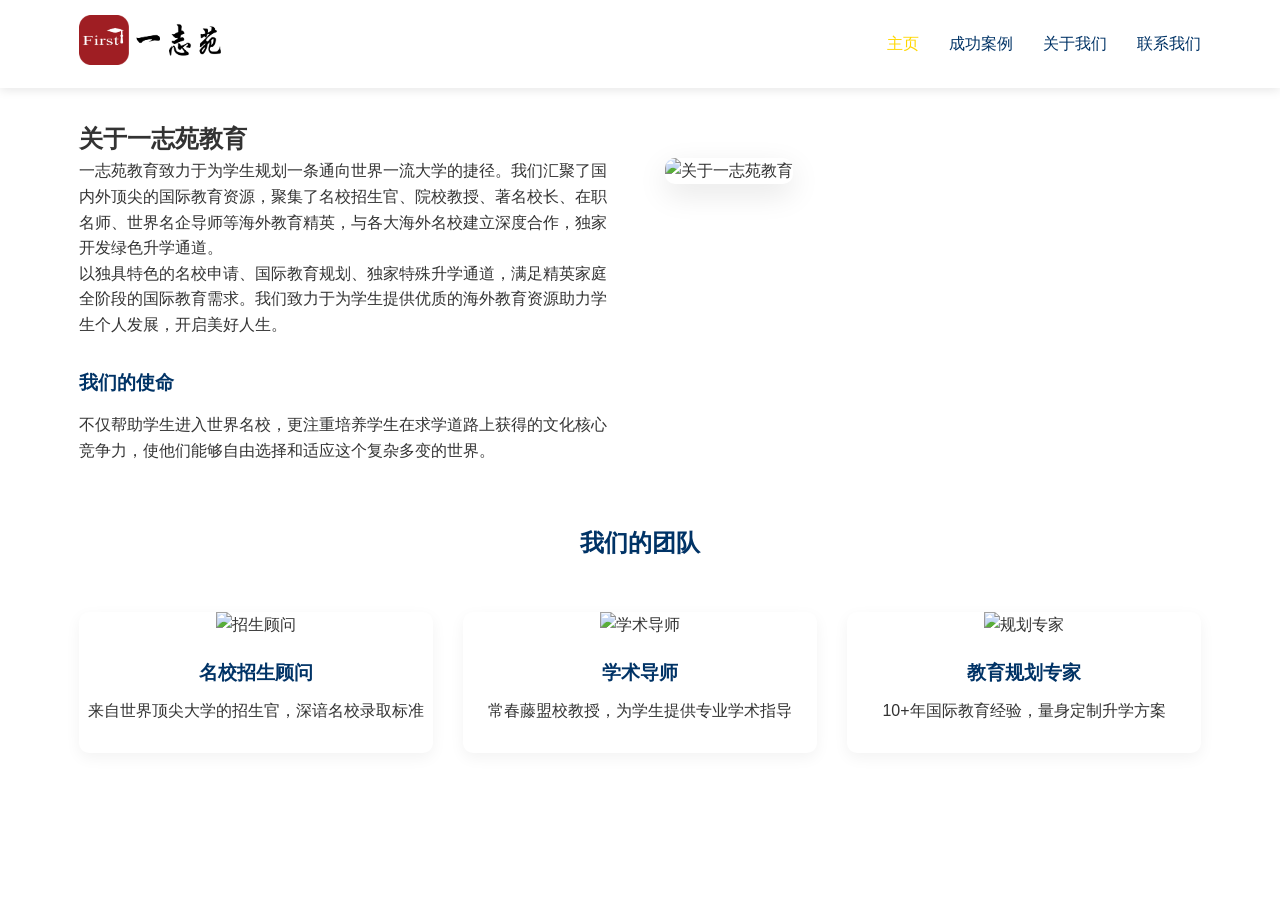
==== about.html @ cea9a6c2 "Add files via upload" ====
<!DOCTYPE html>
<html lang="zh-CN">
<head>
    <meta charset="UTF-8">
    <meta name="viewport" content="width=device-width, initial-scale=1.0">
    <title>关于我们 - 一志苑教育</title>
    <link rel="stylesheet" href="styles.css">
</head>
<body>
    <!-- 导航栏与首页相同 -->
     <nav class="navbar">
        <div class="container">
            <a href="index.html" class="logo">
                <img src="images/logo.png" alt="一志苑教育">
            </a>
            <ul class="nav-links">
                <li><a href="index.html" class="active">主页</a></li>
                <li><a href="success.html">成功案例</a></li>
                <li><a href="about.html">关于我们</a></li>
                <li><a href="contact.html">联系我们</a></li>
            </ul>
        </div>
    </nav>

    <!-- 关于我们内容 -->
    <section class="about-section">
        <div class="container">
            <h1>关于一志苑教育</h1>
            <div class="about-content">
                <div class="about-text">
                    <p>一志苑教育致力于为学生规划一条通向世界一流大学的捷径。我们汇聚了国内外顶尖的国际教育资源，聚集了名校招生官、院校教授、著名校长、在职名师、世界名企导师等海外教育精英，与各大海外名校建立深度合作，独家开发绿色升学通道。</p>
                    <p>以独具特色的名校申请、国际教育规划、独家特殊升学通道，满足精英家庭全阶段的国际教育需求。我们致力于为学生提供优质的海外教育资源助力学生个人发展，开启美好人生。</p>
                    <h3>我们的使命</h3>
                    <p>不仅帮助学生进入世界名校，更注重培养学生在求学道路上获得的文化核心竞争力，使他们能够自由选择和适应这个复杂多变的世界。</p>
                </div>
                <div class="about-image">
                    <img src="images/about-us.jpg" alt="关于一志苑教育">
                </div>
            </div>
            
            <div class="team-section">
                <h2>我们的团队</h2>
                <div class="team-grid">
                    <div class="team-member">
                        <img src="images/team1.jpg" alt="招生顾问">
                        <h3>名校招生顾问</h3>
                        <p>来自世界顶尖大学的招生官，深谙名校录取标准</p>
                    </div>
                    <div class="team-member">
                        <img src="images/team2.jpg" alt="学术导师">
                        <h3>学术导师</h3>
                        <p>常春藤盟校教授，为学生提供专业学术指导</p>
                    </div>
                    <div class="team-member">
                        <img src="images/team3.jpg" alt="规划专家">
                        <h3>教育规划专家</h3>
                        <p>10+年国际教育经验，量身定制升学方案</p>
                    </div>
                </div>
            </div>
        </div>
    </section>

    <!-- 底部与首页相同 -->
</body>
</html>
---- styles.css ----
/* 新增目标院校样式 */
.universities {
    padding: 80px 0;
    background-color: #f5f9ff;
}

.university-tabs {
    display: flex;
    justify-content: center;
    margin: 40px 0 30px;
    flex-wrap: wrap;
    gap: 10px;
}

.university-tabs .tab {
    padding: 15px 30px;
    background-color: white;
    border-radius: 50px;
    cursor: pointer;
    display: flex;
    align-items: center;
    gap: 10px;
    font-weight: bold;
    color: #555;
    box-shadow: 0 3px 10px rgba(0,0,0,0.05);
    transition: all 0.3s ease;
}

.university-tabs .tab i {
    font-size: 18px;
}

.university-tabs .tab.active,
.university-tabs .tab:hover {
    background-color: #1a3e72;
    color: white;
}

.university-content {
    display: none;
}

.university-content.active {
    display: block;
}

.university-list {
    display: grid;
    grid-template-columns: repeat(auto-fit, minmax(300px, 1fr));
    gap: 30px;
    margin: 40px 0;
}

.university-card {
    background-color: white;
    border-radius: 10px;
    overflow: hidden;
    box-shadow: 0 5px 15px rgba(0,0,0,0.05);
    transition: transform 0.3s ease;
}

.university-card:hover {
    transform: translateY(-10px);
}

.university-card img {
    width: 100%;
    height: 200px;
    object-fit: cover;
}

.university-info {
    padding: 20px;
}

.university-info h3 {
    color: #1a3e72;
    margin-bottom: 10px;
    font-size: 20px;
}

.university-info p {
    color: #666;
    margin-bottom: 8px;
    font-size: 14px;
}

.university-more {
    text-align: center;
    padding: 20px;
    background-color: white;
    border-radius: 10px;
    margin-top: 30px;
    box-shadow: 0 5px 15px rgba(0,0,0,0.05);
}

/* 联系我们页面样式 */
.contact-main {
    padding: 60px 0;
}

.contact-content {
    display: grid;
    grid-template-columns: 1fr 1fr;
    gap: 50px;
}

.contact-info {
    background-color: white;
    padding: 40px;
    border-radius: 10px;
    box-shadow: 0 5px 15px rgba(0,0,0,0.05);
}

.contact-info h2 {
    color: #1a3e72;
    margin-bottom: 30px;
    font-size: 28px;
}

.info-item {
    display: flex;
    gap: 20px;
    margin-bottom: 25px;
}

.info-item i {
    font-size: 24px;
    color: #f8b500;
    margin-top: 5px;
}

.info-item h3 {
    color: #1a3e72;
    margin-bottom: 5px;
    font-size: 18px;
}

.info-item p {
    color: #666;
    font-size: 15px;
    line-height: 1.6;
}

.contact-form {
    background-color: white;
    padding: 40px;
    border-radius: 10px;
    box-shadow: 0 5px 15px rgba(0,0,0,0.05);
}

.contact-form h2 {
    color: #1a3e72;
    margin-bottom: 30px;
    font-size: 28px;
}

.form-group {
    margin-bottom: 20px;
}

.form-group label {
    display: block;
    margin-bottom: 8px;
    color: #555;
    font-weight: bold;
}

.form-group input,
.form-group select,
.form-group textarea {
    width: 100%;
    padding: 12px 15px;
    border: 1px solid #ddd;
    border-radius: 5px;
    font-size: 16px;
}

.form-group textarea {
    resize: vertical;
    min-height: 120px;
}

.contact-map {
    margin-top: 60px;
}

.contact-map h2 {
    color: #1a3e72;
    margin-bottom: 30px;
    font-size: 28px;
    text-align: center;
}

.map-container {
    border-radius: 10px;
    overflow: hidden;
    box-shadow: 0 5px 15px rgba(0,0,0,0.1);
}

.contact-cta {
    padding: 60px 0;
    background-color: #1a3e72;
    color: white;
}

.cta-box {
    display: flex;
    justify-content: space-between;
    align-items: center;
    max-width: 1000px;
    margin: 0 auto;
}

.cta-text h2 {
    font-size: 28px;
    margin-bottom: 10px;
}

.cta-text p {
    font-size: 16px;
    opacity: 0.8;
}

/* 成功案例页面样式 */
.case-filter {
    padding: 30px 0;
    background-color: #f5f9ff;
}

.filter-options {
    display: flex;
    gap: 20px;
    flex-wrap: wrap;
    align-items: center;
    justify-content: center;
}

.filter-group {
    display: flex;
    align-items: center;
}

.filter-group label {
    margin-right: 10px;
    font-weight: bold;
    color: #555;
}

.filter-group select {
    padding: 10px 15px;
    border: 1px solid #ddd;
    border-radius: 5px;
    min-width: 150px;
}

.case-studies {
    padding: 60px 0;
}

.case-grid {
    display: grid;
    grid-template-columns: repeat(auto-fit, minmax(350px, 1fr));
    gap: 30px;
    margin-top: 40px;
}

.case-card {
    background-color: white;
    border-radius: 10px;
    overflow: hidden;
    box-shadow: 0 5px 15px rgba(0,0,0,0.05);
    transition: transform 0.3s ease;
}

.case-card:hover {
    transform: translateY(-10px);
}

.case-image {
    position: relative;
}

.case-image img {
    width: 100%;
    height: 220px;
    object-fit: cover;
}

.case-tag {
    position: absolute;
    top: 15px;
    right: 15px;
    background-color: #1a3e72;
    color: white;
    padding: 5px 15px;
    border-radius: 50px;
    font-size: 14px;
}

.case-content {
    padding: 25px;
}

.case-content h3 {
    color: #1a3e72;
    margin-bottom: 15px;
    font-size: 20px;
}

.case-meta {
    display: flex;
    gap: 20px;
    margin-bottom: 15px;
    color: #777;
    font-size: 14px;
}

.case-meta i {
    margin-right: 5px;
    color: #f8b500;
}

.case-desc {
    color: #555;
    margin-bottom: 20px;
    font-size: 15px;
    line-height: 1.6;
}

.case-highlights h4 {
    color: #1a3e72;
    margin-bottom: 10px;
    font-size: 16px;
}

.case-highlights ul {
    padding-left: 20px;
    margin-bottom: 20px;
    color: #555;
}

.case-highlights li {
    margin-bottom: 8px;
    font-size: 14px;
}

.btn-small {
    padding: 8px 20px;
    font-size: 14px;
}

.case-pagination {
    display: flex;
    justify-content: center;
    gap: 10px;
    margin-top: 50px;
}

.case-pagination a {
    display: inline-block;
    width: 40px;
    height: 40px;
    line-height: 40px;
    text-align: center;
    border-radius: 50%;
    background-color: #f0f4f9;
    color: #555;
    transition: all 0.3s ease;
}

.case-pagination a.active,
.case-pagination a:hover {
    background-color: #1a3e72;
    color: white;
}

.case-statistics {
    padding: 60px 0;
    background-color: #f5f9ff;
}

.stats-grid {
    display: grid;
    grid-template-columns: repeat(auto-fit, minmax(200px, 1fr));
    gap: 30px;
    margin-top: 40px;
}

.stat-card {
    background-color: white;
    padding: 40px 20px;
    border-radius: 10px;
    text-align: center;
    box-shadow: 0 5px 15px rgba(0,0,0,0.05);
}

.stat-number {
    font-size: 48px;
    font-weight: bold;
    color: #1a3e72;
    margin-bottom: 10px;
}

.stat-title {
    color: #555;
    font-size: 16px;
}

.case-testimonials {
    padding: 60px 0;
}

.testimonial-slider {
    max-width: 800px;
    margin: 40px auto 0;
}

.testimonial {
    display: none;
}

.testimonial.active {
    display: flex;
    gap: 40px;
    align-items: center;
}

.testimonial-image {
    flex: 1;
}

.testimonial-image img {
    width: 100%;
    border-radius: 10px;
    box-shadow: 0 5px 15px rgba(0,0,0,0.1);
}

.testimonial-content {
    flex: 1;
}

.testimonial-content p {
    font-size: 18px;
    line-height: 1.8;
    color: #555;
    margin-bottom: 25px;
    font-style: italic;
    position: relative;
}

.testimonial-content p:before {
    content: "";
    font-size: 60px;
    color: #f8b500;
    position: absolute;
    top: -20px;
    left: -30px;
    opacity: 0.2;
}

.author-name {
    font-weight: bold;
    color: #1a3e72;
    font-size: 18px;
}

.author-school {
    color: #777;
    font-size: 14px;
}

.case-cta {
    padding: 80px 0;
    background-color: #1a3e72;
    color: white;
    text-align: center;
}

.case-cta h2 {
    font-size: 36px;
    margin-bottom: 15px;
}

.case-cta p {
    font-size: 18px;
    margin-bottom: 30px;
    opacity: 0.8;
}

.cta-buttons {
    display: flex;
    justify-content: center;
    gap: 20px;
}

/* 响应式调整 */
@media (max-width: 992px) {
    .contact-content {
        grid-template-columns: 1fr;
    }
    
    .testimonial.active {
        flex-direction: column;
    }
    
    .testimonial-image {
        margin-bottom: 30px;
    }
}

@media (max-width: 768px) {
    .cta-box {
        flex-direction: column;
        text-align: center;
        gap: 20px;
    }
    
    .filter-options {
        flex-direction: column;
        align-items: stretch;
    }
    
    .filter-group {
        flex-direction: column;
        align-items: flex-start;
    }
    
    .filter-group label {
        margin-bottom: 5px;
    }
}

@media (max-width: 576px) {
    .case-grid {
        grid-template-columns: 1fr;
    }
    
    .stats-grid {
        grid-template-columns: 1fr 1fr;
    }
    
    .cta-buttons {
        flex-direction: column;
    }
}/* 基础样式 */
:root {
    --primary-color: #003366;
    --secondary-color: #FFD700;
    --text-color: #333;
    --light-gray: #f5f5f5;
    --white: #ffffff;
    --dark-gray: #666;
}

* {
    margin: 0;
    padding: 0;
    box-sizing: border-box;
}

body {
    font-family: 'Helvetica Neue', Arial, sans-serif;
    color: var(--text-color);
    line-height: 1.6;
}

.container {
    width: 90%;
    max-width: 1200px;
    margin: 0 auto;
    padding: 0 15px;
}

/* 导航栏 */
.navbar {
    background-color: var(--white);
    box-shadow: 0 2px 10px rgba(0, 0, 0, 0.1);
    position: fixed;
    width: 100%;
    top: 0;
    z-index: 1000;
    padding: 15px 0;
}

.navbar .container {
    display: flex;
    justify-content: space-between;
    align-items: center;
}

.logo img {
    height: 50px;
}

.nav-links {
    display: flex;
    list-style: none;
}

.nav-links li {
    margin-left: 30px;
}

.nav-links a {
    text-decoration: none;
    color: var(--primary-color);
    font-weight: 500;
    transition: color 0.3s;
}

.nav-links a:hover, .nav-links a.active {
    color: var(--secondary-color);
}

/* 英雄区域 */
.hero {
    background: linear-gradient(rgba(0, 51, 102, 0.8), rgba(0, 51, 102, 0.8)), url('../images/hero-bg.jpg');
    background-size: cover;
    background-position: center;
    color: var(--white);
    text-align: center;
    padding: 180px 0 100px;
    margin-top: 80px;
}

.hero h1 {
    font-size: 2.5rem;
    margin-bottom: 20px;
}

.hero p {
    font-size: 1.2rem;
    margin-bottom: 30px;
}

.cta-button {
    display: inline-block;
    background-color: var(--secondary-color);
    color: var(--primary-color);
    padding: 12px 30px;
    border-radius: 30px;
    text-decoration: none;
    font-weight: bold;
    transition: all 0.3s;
}

.cta-button:hover {
    background-color: var(--white);
    transform: translateY(-3px);
}

/* 优势部分 */
.advantages {
    padding: 80px 0;
    background-color: var(--light-gray);
}

.advantages h2 {
    text-align: center;
    margin-bottom: 50px;
    color: var(--primary-color);
}

.advantage-grid {
    display: grid;
    grid-template-columns: repeat(auto-fit, minmax(250px, 1fr));
    gap: 30px;
}

.advantage-item {
    background-color: var(--white);
    padding: 30px;
    border-radius: 10px;
    box-shadow: 0 5px 15px rgba(0, 0, 0, 0.05);
    text-align: center;
    transition: transform 0.3s;
}

.advantage-item:hover {
    transform: translateY(-10px);
}

.advantage-item .icon {
    background-color: var(--primary-color);
    color: var(--white);
    width: 50px;
    height: 50px;
    line-height: 50px;
    border-radius: 50%;
    margin: 0 auto 20px;
    font-weight: bold;
    font-size: 1.2rem;
}

.advantage-item h3 {
    margin-bottom: 15px;
    color: var(--primary-color);
}

/* 合作院校 */
.universities {
    padding: 80px 0;
}

.universities h2 {
    text-align: center;
    margin-bottom: 50px;
    color: var(--primary-color);
}

.university-tabs {
    display: flex;
    justify-content: center;
    margin-bottom: 30px;
    flex-wrap: wrap;
}

.tab-button {
    padding: 10px 20px;
    margin: 0 10px 10px 0;
    background: none;
    border: 2px solid var(--primary-color);
    color: var(--primary-color);
    border-radius: 30px;
    cursor: pointer;
    transition: all 0.3s;
    font-weight: 500;
}

.tab-button:hover, .tab-button.active {
    background-color: var(--primary-color);
    color: var(--white);
}

.tab-content {
    display: none;
}

.tab-content.active {
    display: block;
}

.university-logos {
    display: flex;
    justify-content: center;
    flex-wrap: wrap;
    gap: 30px;
    margin-bottom: 30px;
}

.university-logos img {
    height: 60px;
    filter: grayscale(100%);
    opacity: 0.7;
    transition: all 0.3s;
}

.university-logos img:hover {
    filter: grayscale(0);
    opacity: 1;
}

/* 页脚 */
.footer {
    background-color: var(--primary-color);
    color: var(--white);
    padding: 60px 0 20px;
}

.footer-content {
    display: grid;
    grid-template-columns: repeat(auto-fit, minmax(250px, 1fr));
    gap: 40px;
    margin-bottom: 40px;
}

.footer-logo {
    height: 60px;
    margin-bottom: 20px;
}

.footer-section h3 {
    margin-bottom: 20px;
    font-size: 1.2rem;
}

.footer-section p {
    margin-bottom: 10px;
    opacity: 0.8;
}

.copyright {
    text-align: center;
    padding-top: 20px;
    border-top: 1px solid rgba(255, 255, 255, 0.1);
    opacity: 0.7;
}

/* 关于我们页面 */
.about-section {
    padding: 120px 0 80px;
}

.about-content {
    display: grid;
    grid-template-columns: 1fr 1fr;
    gap: 50px;
    margin-bottom: 60px;
}

.about-text h3 {
    margin: 30px 0 15px;
    color: var(--primary-color);
}

.about-image img {
    width: 100%;
    border-radius: 10px;
    box-shadow: 0 10px 30px rgba(0, 0, 0, 0.1);
}

.team-section {
    margin-top: 60px;
}

.team-section h2 {
    text-align: center;
    margin-bottom: 50px;
    color: var(--primary-color);
}

.team-grid {
    display: grid;
    grid-template-columns: repeat(auto-fit, minmax(300px, 1fr));
    gap: 30px;
}

.team-member {
    background-color: var(--white);
    border-radius: 10px;
    overflow: hidden;
    box-shadow: 0 5px 15px rgba(0, 0, 0, 0.05);
    text-align: center;
    padding-bottom: 30px;
}

.team-member img {
    width: 100%;
    height: 250px;
    object-fit: cover;
    margin-bottom: 20px;
}

.team-member h3 {
    color: var(--primary-color);
    margin-bottom: 10px;
}

/* 成功案例页面 */
.success-section {
    padding: 120px 0 80px;
}

.subtitle {
    text-align: center;
    margin-bottom: 50px;
    color: var(--dark-gray);
}

.case-filter {
    display: flex;
    justify-content: center;
    margin-bottom: 40px;
    flex-wrap: wrap;
}

.filter-button {
    padding: 8px 20px;
    margin: 0 10px 10px 0;
    background: none;
    border: 1px solid var(--primary-color);
    color: var(--primary-color);
    border-radius: 30px;
    cursor: pointer;
    transition: all 0.3s;
}

.filter-button:hover, .filter-button.active {
    background-color: var(--primary-color);
    color: var(--white);
}

.case-studies {
    display: grid;
    grid-template-columns: 1fr;
    gap: 40px;
}

.case-study {
    display: grid;
    grid-template-columns: 1fr 2fr;
    gap: 30px;
    background-color: var(--white);
    border-radius: 10px;
    overflow: hidden;
    box-shadow: 0 5px 15px rgba(0, 0, 0, 0.05);
    padding: 30px;
}

.case-image img {
    width: 100%;
    height: 200px;
    object-fit: cover;
    border-radius: 5px;
}

.case-meta {
    color: var(--dark-gray);
    margin-bottom: 15px;
    font-size: 0.9rem;
}

.read-more {
    color: var(--primary-color);
    text-decoration: none;
    font-weight: 500;
    display: inline-block;
    margin-top: 15px;
}

.read-more:hover {
    text-decoration: underline;
}

.statistics {
    display: grid;
    grid-template-columns: repeat(auto-fit, minmax(150px, 1fr));
    gap: 30px;
    margin-top: 60px;
    text-align: center;
}

.stat-item h4 {
    font-size: 2.5rem;
    color: var(--primary-color);
    margin-bottom: 10px;
}

/* 联系我们页面 */
.contact-section {
    padding: 120px 0 80px;
}

.contact-content {
    display: grid;
    grid-template-columns: 1fr 1fr;
    gap: 50px;
    margin-bottom: 60px;
}

.info-item {
    margin-bottom: 30px;
}

.info-item h3 {
    color: var(--primary-color);
    margin-bottom: 10px;
}

.contact-form {
    background-color: var(--white);
    padding: 30px;
    border-radius: 10px;
    box-shadow: 0 5px 15px rgba(0, 0, 0, 0.05);
}

.contact-form h2 {
    margin-bottom: 30px;
    color: var(--primary-color);
}

.form-group {
    margin-bottom: 20px;
}

.form-group label {
    display: block;
    margin-bottom: 8px;
    font-weight: 500;
}

.form-group input,
.form-group select,
.form-group textarea {
    width: 100%;
    padding: 12px 15px;
    border: 1px solid #ddd;
    border-radius: 5px;
    font-family: inherit;
}

.form-group textarea {
    resize: vertical;
    min-height: 120px;
}

.submit-button {
    background-color: var(--primary-color);
    color: var(--white);
    border: none;
    padding: 12px 30px;
    border-radius: 30px;
    cursor: pointer;
    font-weight: bold;
    transition: background-color 0.3s;
}

.submit-button:hover {
    background-color: #002244;
}

.map-section {
    margin-top: 60px;
}

.map-section h2 {
    text-align: center;
    margin-bottom: 30px;
    color: var(--primary-color);
}

.map-container {
    height: 400px;
    border-radius: 10px;
    overflow: hidden;
    box-shadow: 0 5px 15px rgba(0, 0, 0, 0.1);
}

.map-container iframe {
    width: 100%;
    height: 100%;
    border: none;
}

/* 响应式设计 */
@media (max-width: 768px) {
    .about-content, .contact-content {
        grid-template-columns: 1fr;
    }
    
    .case-study {
        grid-template-columns: 1fr;
    }
    
    .nav-links {
        display: none;
    }
    
    .hero {
        padding: 150px 0 80px;
    }
}

@media (max-width: 480px) {
    .advantage-grid {
        grid-template-columns: 1fr;
    }
    
    .hero h1 {
        font-size: 2rem;
    }
}
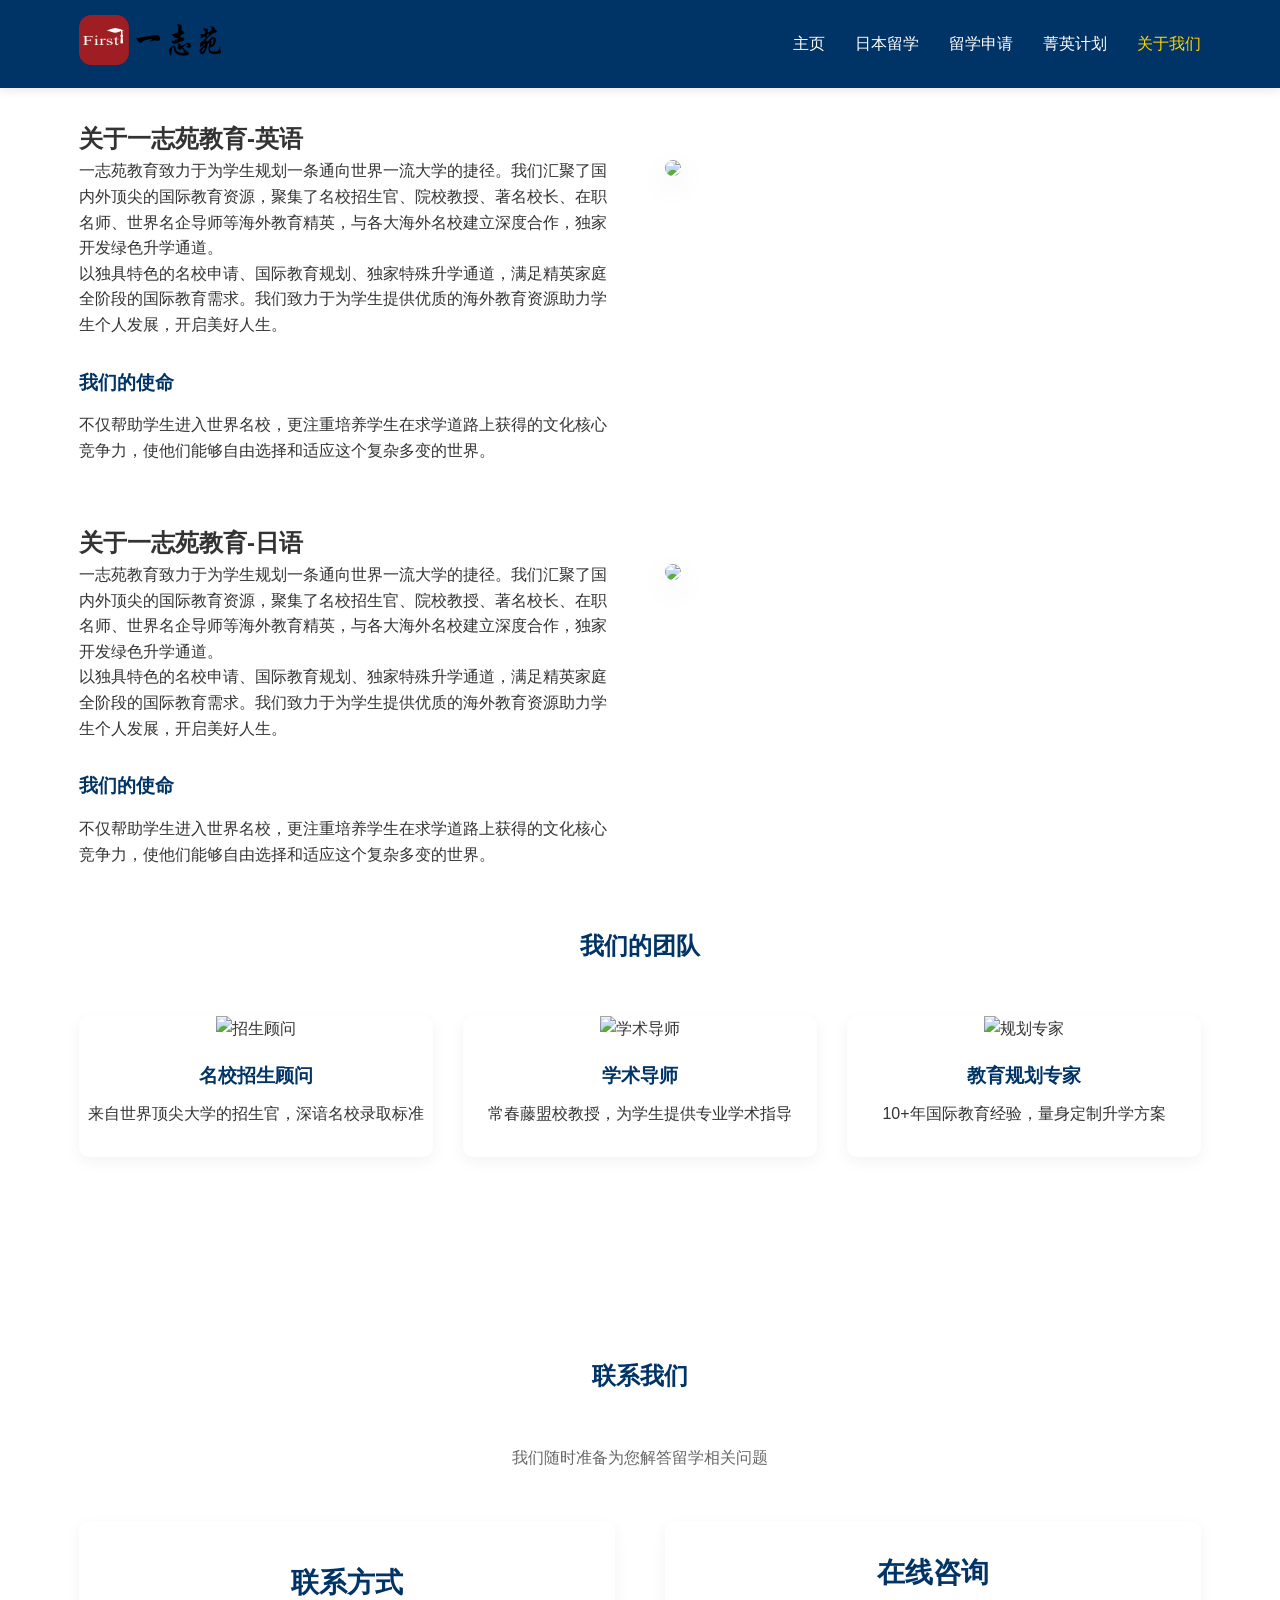
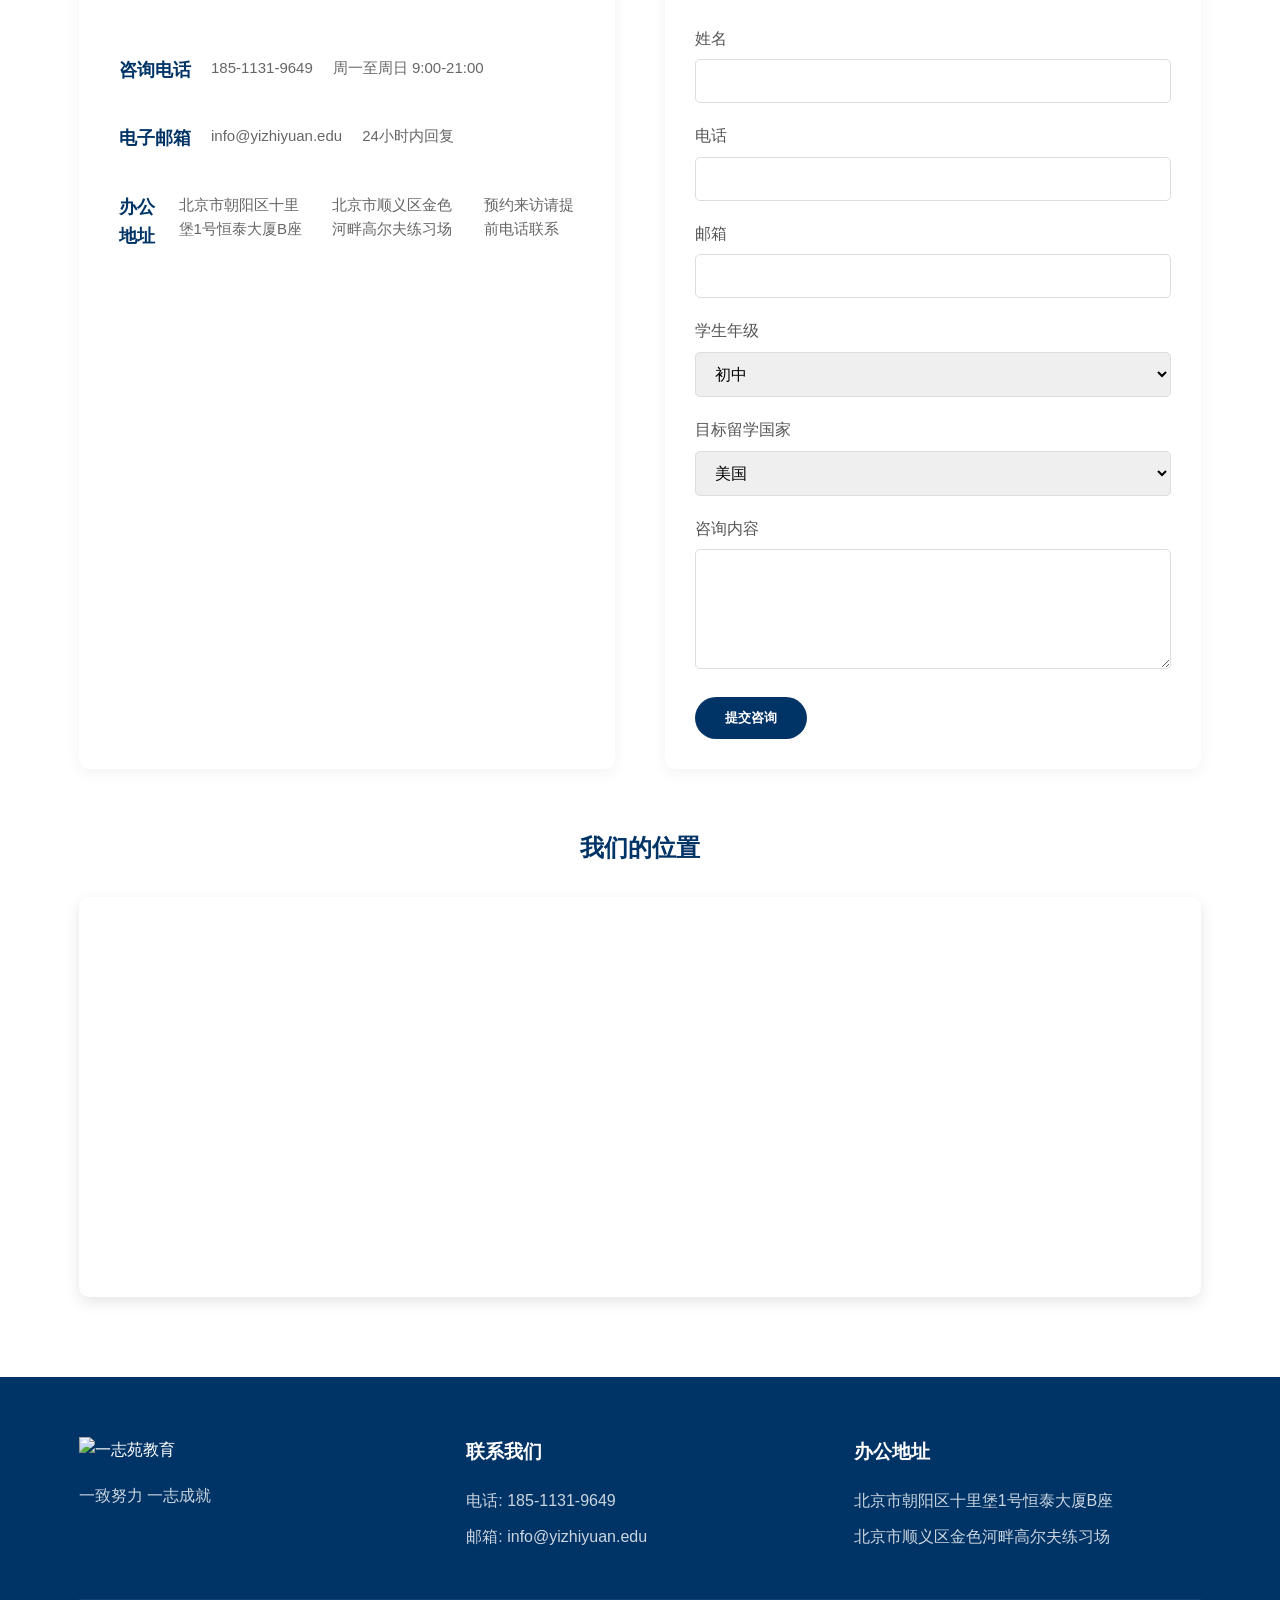
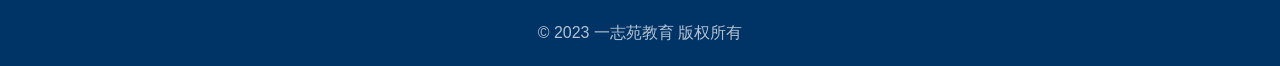
==== commit 0bce537f: "Add files via upload" ====
--- a/about.html
+++ b/about.html
@@ -14,18 +14,19 @@
                 <img src="images/logo.png" alt="一志苑教育">
             </a>
             <ul class="nav-links">
-                <li><a href="index.html" class="active">主页</a></li>
-                <li><a href="success.html">成功案例</a></li>
-                <li><a href="about.html">关于我们</a></li>
-                <li><a href="contact.html">联系我们</a></li>
+                <li><a href="index.html">主页</a></li>
+                <li><a href="japan.html">日本留学</a></li>
+                <li><a href="application.html">留学申请</a></li>
+                <li><a href="elite.html">菁英计划</a></li>
+                <li><a href="about.html" class="active">关于我们</a></li>   
             </ul>
         </div>
     </nav>
 
     <!-- 关于我们内容 -->
-    <section class="about-section">
+    <section class="about-section" >
         <div class="container">
-            <h1>关于一志苑教育</h1>
+            <h1  id="about-content-eng">关于一志苑教育-英语</h1>
             <div class="about-content">
                 <div class="about-text">
                     <p>一志苑教育致力于为学生规划一条通向世界一流大学的捷径。我们汇聚了国内外顶尖的国际教育资源，聚集了名校招生官、院校教授、著名校长、在职名师、世界名企导师等海外教育精英，与各大海外名校建立深度合作，独家开发绿色升学通道。</p>
@@ -34,10 +35,23 @@
                     <p>不仅帮助学生进入世界名校，更注重培养学生在求学道路上获得的文化核心竞争力，使他们能够自由选择和适应这个复杂多变的世界。</p>
                 </div>
                 <div class="about-image">
-                    <img src="images/about-us.jpg" alt="关于一志苑教育">
+                    <img src="images/about-us.jpg">
                 </div>
             </div>
             
+            <h1 id="about-content-jap">关于一志苑教育-日语</h1>
+            <div class="about-content" >
+                <div class="about-text">
+                    <p>一志苑教育致力于为学生规划一条通向世界一流大学的捷径。我们汇聚了国内外顶尖的国际教育资源，聚集了名校招生官、院校教授、著名校长、在职名师、世界名企导师等海外教育精英，与各大海外名校建立深度合作，独家开发绿色升学通道。</p>
+                    <p>以独具特色的名校申请、国际教育规划、独家特殊升学通道，满足精英家庭全阶段的国际教育需求。我们致力于为学生提供优质的海外教育资源助力学生个人发展，开启美好人生。</p>
+                    <h3>我们的使命</h3>
+                    <p>不仅帮助学生进入世界名校，更注重培养学生在求学道路上获得的文化核心竞争力，使他们能够自由选择和适应这个复杂多变的世界。</p>
+                </div>
+                <div class="about-image">
+                    <img src="images/about-us.jpg">
+                </div>
+            </div>
+
             <div class="team-section">
                 <h2>我们的团队</h2>
                 <div class="team-grid">
@@ -59,8 +73,116 @@
                 </div>
             </div>
         </div>
+
+       
     </section>
 
+
+    <section class="contact-section" id="contact-section">
+        <div class="container">
+            <h2>联系我们</h2>
+            <p class="subtitle">我们随时准备为您解答留学相关问题</p>
+            
+            <div class="contact-content">
+                <div class="contact-info">
+                    <h2>联系方式</h2>
+                    <div class="info-item">
+                        <h3>咨询电话</h3>
+                        <p>185-1131-9649</p>
+                        <p>周一至周日 9:00-21:00</p>
+                    </div>
+                    <div class="info-item">
+                        <h3>电子邮箱</h3>
+                        <p>info@yizhiyuan.edu</p>
+                        <p>24小时内回复</p>
+                    </div>
+                    <div class="info-item">
+                        <h3>办公地址</h3>
+                        <p>北京市朝阳区十里堡1号恒泰大厦B座</p>
+                        <p>北京市顺义区金色河畔高尔夫练习场</p>
+                        <p>预约来访请提前电话联系</p>
+                    </div>
+                </div>
+                
+                <div class="contact-form">
+                    <h2>在线咨询</h2>
+                    <form id="consultation-form">
+                        <div class="form-group">
+                            <label for="name">姓名</label>
+                            <input type="text" id="name" name="name" required>
+                        </div>
+                        <div class="form-group">
+                            <label for="phone">电话</label>
+                            <input type="tel" id="phone" name="phone" required>
+                        </div>
+                        <div class="form-group">
+                            <label for="email">邮箱</label>
+                            <input type="email" id="email" name="email" required>
+                        </div>
+                        <div class="form-group">
+                            <label for="student-grade">学生年级</label>
+                            <select id="student-grade" name="student-grade">
+                                <option value="junior-high">初中</option>
+                                <option value="high-school">高中</option>
+                                <option value="university">大学</option>
+                                <option value="graduate">研究生</option>
+                            </select>
+                        </div>
+                        <div class="form-group">
+                            <label for="target-country">目标留学国家</label>
+                            <select id="target-country" name="target-country">
+                                <option value="usa">美国</option>
+                                <option value="uk">英国</option>
+                                <option value="canada">加拿大</option>
+                                <option value="australia">澳大利亚</option>
+                                <option value="others">其他</option>
+                            </select>
+                        </div>
+                        <div class="form-group">
+                            <label for="message">咨询内容</label>
+                            <textarea id="message" name="message" rows="4"></textarea>
+                        </div>
+                        <button type="submit" class="submit-button">提交咨询</button>
+                    </form>
+                </div>
+            </div>
+            
+            <div class="map-section">
+                <h2>我们的位置</h2>
+                <div class="map-container">
+                    <iframe src="https://maps.google.com/maps?q=北京市朝阳区十里堡1号恒泰大厦B座&output=embed" frameborder="0" style="border:0" allowfullscreen></iframe>
+                </div>
+            </div>
+        </div>
+        
+    </section>
+
+    
+
+
     <!-- 底部与首页相同 -->
+     <footer class="footer">
+        <div class="container">
+            <div class="footer-content">
+                <div class="footer-section">
+                    <img src="images/logo-white.png" alt="一志苑教育" class="footer-logo">
+                    <p>一致努力 一志成就</p>
+                </div>
+                <div class="footer-section">
+                    <h3>联系我们</h3>
+                    <p>电话: 185-1131-9649</p>
+                    <p>邮箱: info@yizhiyuan.edu</p>
+                </div>
+                <div class="footer-section">
+                    <h3>办公地址</h3>
+                    <p>北京市朝阳区十里堡1号恒泰大厦B座</p>
+                    <p>北京市顺义区金色河畔高尔夫练习场</p>
+                </div>
+            </div>
+            <div class="copyright">
+                <p>&copy; 2023 一志苑教育 版权所有</p>
+            </div>
+        </div>
+    </footer>
 </body>
 </html>
--- a/styles.css
+++ b/styles.css
@@ -493,6 +493,40 @@
     justify-content: center;
     gap: 20px;
 }
+/* 优势部分CTA按钮容器 */
+.advantages-cta {
+    display: flex;
+    justify-content: center;
+    gap: 20px;
+    margin-top: 50px;
+    flex-wrap: wrap;
+}
+
+/* 为所有锚点目标添加偏移 */
+:target::before {
+    content: "";
+    display: block;
+    height: 80px; /* 与导航栏高度相同 */
+    margin: -80px 0 0; /* 负的上边距 */
+}
+
+/* 保持原有按钮基础样式，添加悬停效果 */
+.cta-button {
+    display: inline-block;
+    padding: 12px 30px;
+    border-radius: 30px;
+    text-decoration: none;
+    font-weight: bold;
+    transition: all 0.3s;
+    text-align: center;
+    min-width: 180px;
+}
+
+.cta-button:hover {
+    transform: translateY(-3px);
+    box-shadow: 0 5px 15px rgba(0, 0, 0, 0.1);
+}
+
 
 /* 响应式调整 */
 @media (max-width: 992px) {
@@ -574,11 +608,10 @@
 
 /* 导航栏 */
 .navbar {
-    background-color: var(--white);
+    background-color: var(--primary-color);
     box-shadow: 0 2px 10px rgba(0, 0, 0, 0.1);
     position: fixed;
     width: 100%;
-    top: 0;
     z-index: 1000;
     padding: 15px 0;
 }
@@ -604,35 +637,39 @@
 
 .nav-links a {
     text-decoration: none;
-    color: var(--primary-color);
+    color: var(--white);
     font-weight: 500;
     transition: color 0.3s;
 }
 
-.nav-links a:hover, .nav-links a.active {
+.nav-links a:hover{
+    color: var(--secondary-color);
+}
+
+.nav-links a.active {
     color: var(--secondary-color);
 }
 
 /* 英雄区域 */
 .hero {
-    background: linear-gradient(rgba(0, 51, 102, 0.8), rgba(0, 51, 102, 0.8)), url('../images/hero-bg.jpg');
-    background-size: cover;
-    background-position: center;
-    color: var(--white);
-    text-align: center;
-    padding: 180px 0 100px;
-    margin-top: 80px;
-}
+            background: linear-gradient(rgba(26, 62, 114, 0.8), rgba(13, 43, 90, 0.8)), url('https://images.unsplash.com/photo-1523050854058-8df90110c9f1?ixlib=rb-1.2.1&auto=format&fit=crop&w=1350&q=80');
+            background-size: cover;
+            background-position: center;
+            color: white;
+            text-align: center;
+            padding: 180px 20px;
+        }
 
 .hero h1 {
-    font-size: 2.5rem;
-    margin-bottom: 20px;
-}
-
+            font-size: 36px;
+            margin-bottom: 20px;
+        }
+        
 .hero p {
-    font-size: 1.2rem;
-    margin-bottom: 30px;
-}
+            font-size: 18px;
+            max-width: 800px;
+            margin: 0 auto 30px;
+        }
 
 .cta-button {
     display: inline-block;
@@ -952,6 +989,12 @@
     padding: 120px 0 80px;
 }
 
+.contact-section h2 {
+    text-align: center;
+    margin-bottom: 50px;
+    color: var(--primary-color);
+}
+
 .contact-content {
     display: grid;
     grid-template-columns: 1fr 1fr;
@@ -1043,6 +1086,219 @@
     border: none;
 }
 
+/* 日本留学页面特定样式 */
+.programs-section {
+    padding: 80px 0;
+}
+
+.program-tabs {
+    display: flex;
+    justify-content: center;
+    margin-bottom: 40px;
+    flex-wrap: wrap;
+}
+
+.program-content {
+    display: grid;
+    grid-template-columns: 1fr 1fr;
+    gap: 40px;
+    align-items: center;
+}
+
+.program-image img {
+    width: 100%;
+    border-radius: 10px;
+    box-shadow: 0 5px 15px rgba(0,0,0,0.1);
+}
+
+.program-details h3 {
+    color: var(--primary-color);
+    margin-bottom: 20px;
+}
+
+.program-details ul {
+    margin-bottom: 30px;
+}
+
+.program-details li {
+    margin-bottom: 10px;
+    position: relative;
+    padding-left: 20px;
+}
+
+.program-details li::before {
+    content: "•";
+    color: var(--secondary-color);
+    position: absolute;
+    left: 0;
+}
+
+/* 留学申请页面特定样式 */
+.country-section {
+    padding: 80px 0;
+    background-color: var(--light-gray);
+}
+
+.country-grid {
+    display: grid;
+    grid-template-columns: repeat(auto-fit, minmax(300px, 1fr));
+    gap: 30px;
+    margin-top: 40px;
+}
+
+.country-card {
+    background-color: var(--white);
+    border-radius: 10px;
+    overflow: hidden;
+    box-shadow: 0 5px 15px rgba(0,0,0,0.05);
+    transition: transform 0.3s;
+}
+
+.country-card:hover {
+    transform: translateY(-10px);
+}
+
+.country-card img {
+    width: 100%;
+    height: 200px;
+    object-fit: cover;
+}
+
+.country-info {
+    padding: 25px;
+}
+
+.country-info h3 {
+    color: var(--primary-color);
+    margin-bottom: 15px;
+}
+
+.country-info li {
+    margin-bottom: 8px;
+}
+
+.process-section {
+    padding: 80px 0;
+}
+
+.process-steps {
+    display: grid;
+    grid-template-columns: repeat(auto-fit, minmax(200px, 1fr));
+    gap: 30px;
+    margin-top: 50px;
+}
+
+.step {
+    text-align: center;
+    padding: 30px 20px;
+    background-color: var(--white);
+    border-radius: 10px;
+    box-shadow: 0 5px 15px rgba(0,0,0,0.05);
+}
+
+.step-number {
+    width: 50px;
+    height: 50px;
+    background-color: var(--primary-color);
+    color: var(--white);
+    border-radius: 50%;
+    display: flex;
+    align-items: center;
+    justify-content: center;
+    font-size: 1.5rem;
+    font-weight: bold;
+    margin: 0 auto 20px;
+}
+
+/* 菁英计划页面特定样式 */
+.elite-hero {
+    background: linear-gradient(rgba(0, 51, 102, 0.8), rgba(0, 51, 102, 0.8)), url('../images/elite-bg.jpg');
+}
+
+.elite-intro {
+    padding: 80px 0;
+    text-align: center;
+}
+
+.intro-text {
+    max-width: 800px;
+    margin: 0 auto 50px;
+    font-size: 1.1rem;
+}
+
+.elite-features {
+    display: grid;
+    grid-template-columns: repeat(auto-fit, minmax(250px, 1fr));
+    gap: 30px;
+    margin-top: 50px;
+}
+
+.feature-card {
+    background-color: var(--white);
+    padding: 40px 30px;
+    border-radius: 10px;
+    box-shadow: 0 5px 15px rgba(0,0,0,0.05);
+    text-align: center;
+}
+
+.feature-icon {
+    font-size: 2.5rem;
+    margin-bottom: 20px;
+}
+
+.feature-card h3 {
+    color: var(--primary-color);
+    margin-bottom: 15px;
+}
+
+.elite-services {
+    padding: 80px 0;
+    background-color: var(--light-gray);
+}
+
+.service-content {
+    background-color: var(--white);
+    padding: 40px;
+    border-radius: 10px;
+    margin-top: 30px;
+}
+
+.service-content h3 {
+    color: var(--primary-color);
+    margin-bottom: 25px;
+}
+
+.service-content li {
+    margin-bottom: 15px;
+    line-height: 1.6;
+}
+
+.service-content strong {
+    color: var(--primary-color);
+}
+
+.elite-cta {
+    display: flex;
+    justify-content: center;
+    gap: 20px;
+    margin-top: 50px;
+}
+
+/* 响应式调整 */
+@media (max-width: 768px) {
+    .program-content {
+        grid-template-columns: 1fr;
+    }
+    
+    .country-grid {
+        grid-template-columns: 1fr;
+    }
+    
+    .elite-cta {
+        flex-direction: column;
+        align-items: center;
+    }
+}
 /* 响应式设计 */
 @media (max-width: 768px) {
     .about-content, .contact-content {
@@ -1053,10 +1309,6 @@
         grid-template-columns: 1fr;
     }
     
-    .nav-links {
-        display: none;
-    }
-    
     .hero {
         padding: 150px 0 80px;
     }
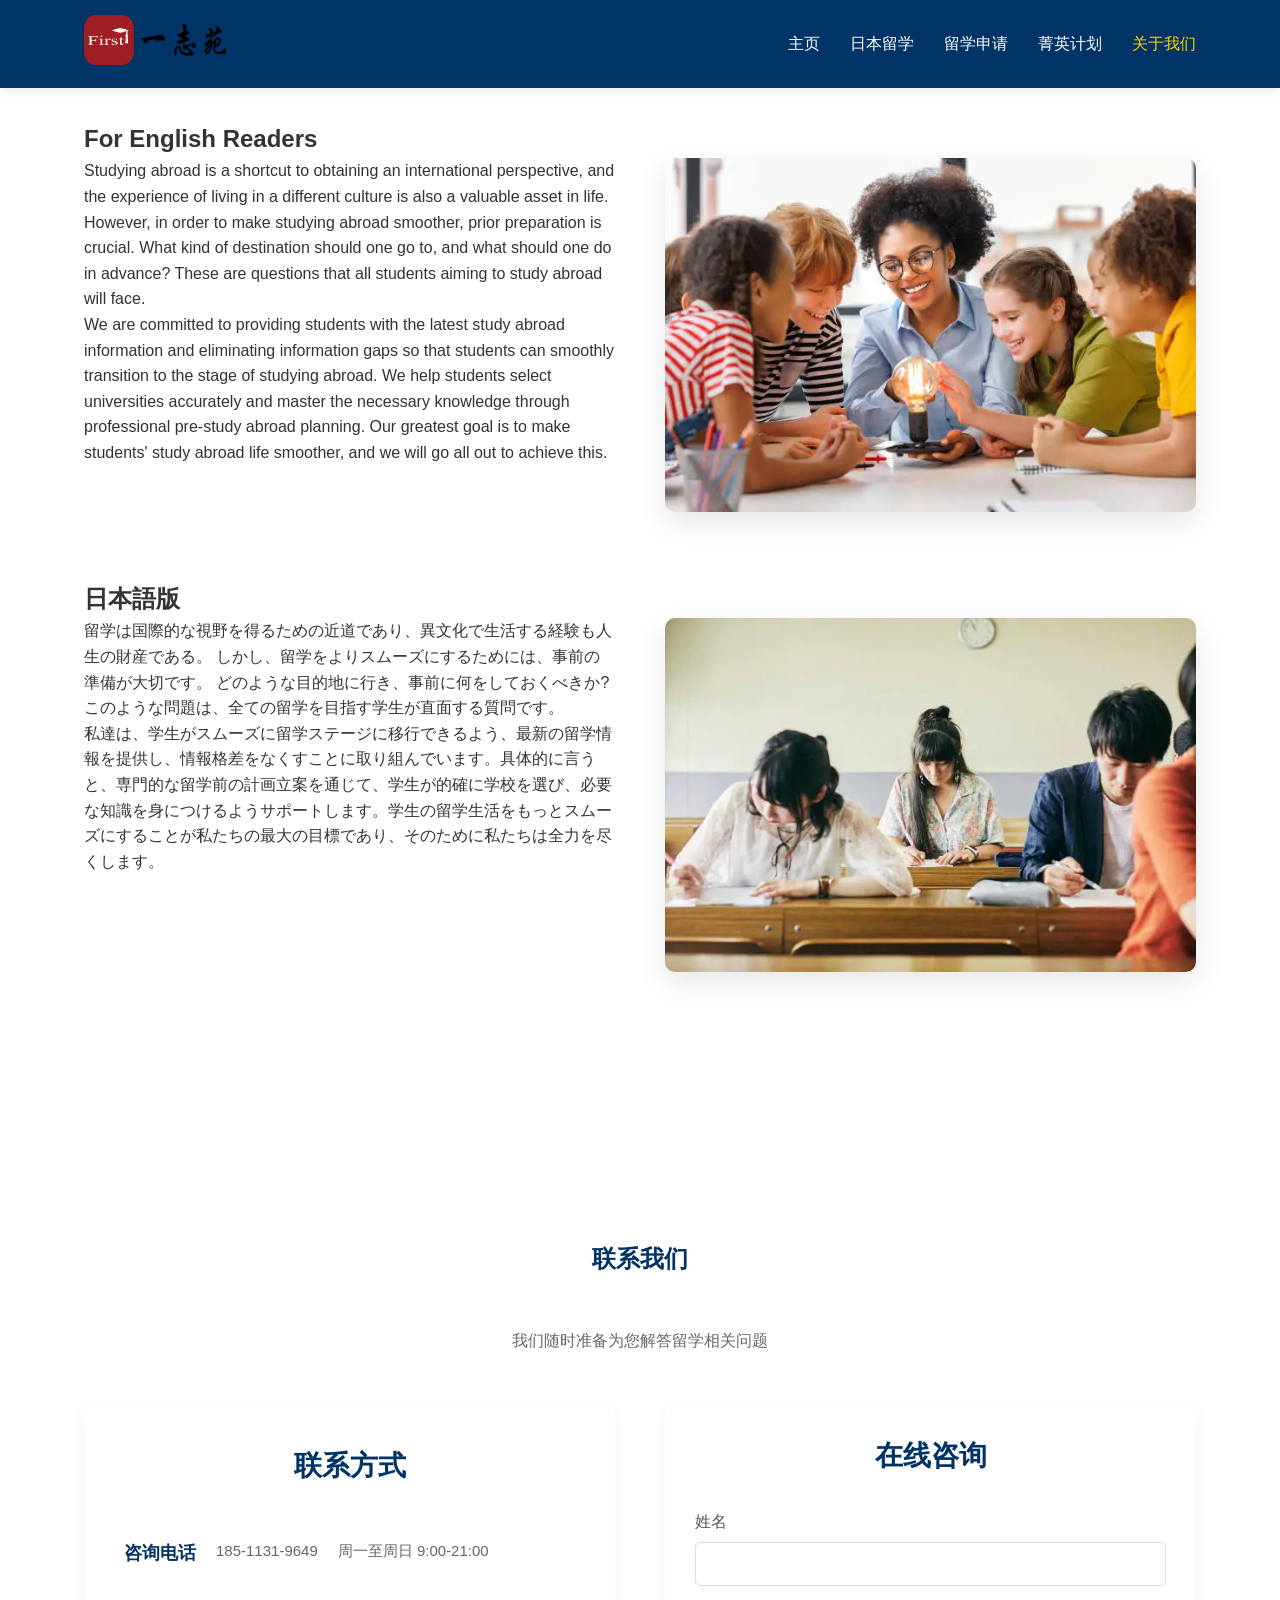
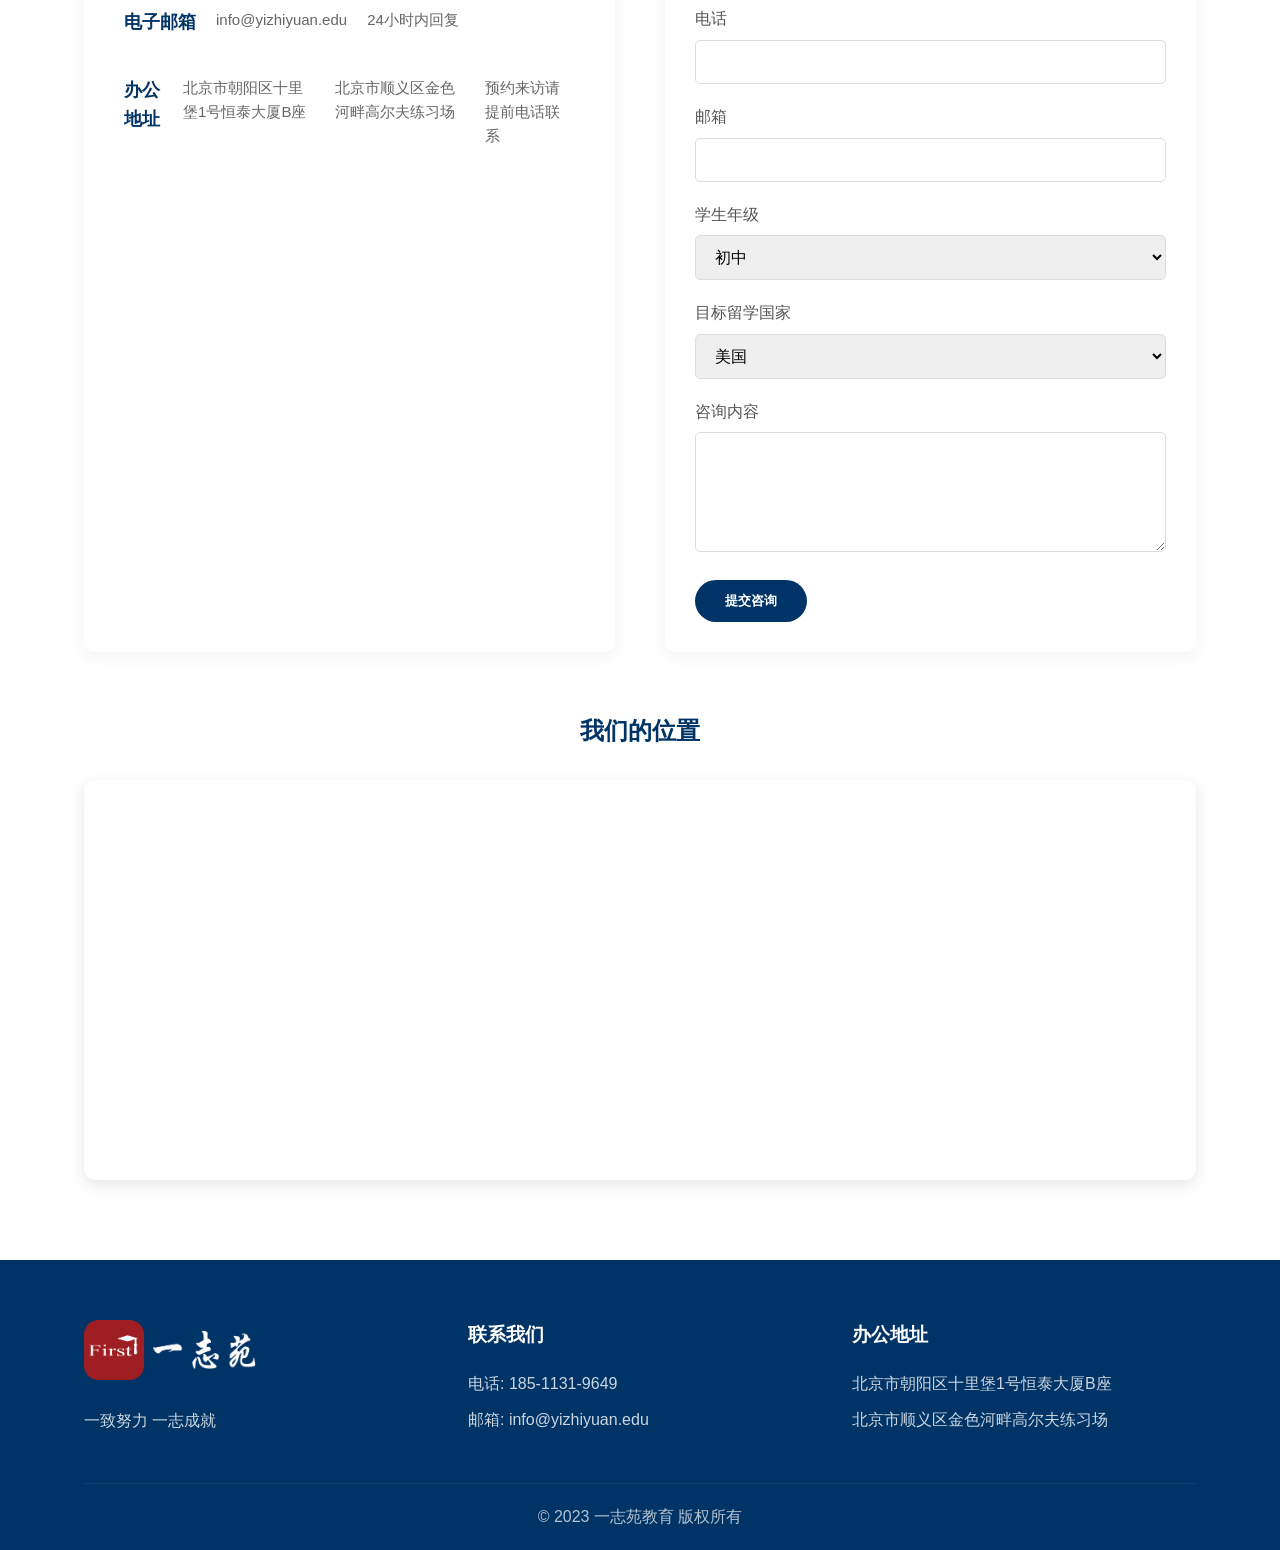
==== commit fd29a8bf: "Add files via upload" ====
--- a/about.html
+++ b/about.html
@@ -26,32 +26,30 @@
     <!-- 关于我们内容 -->
     <section class="about-section" >
         <div class="container">
-            <h1  id="about-content-eng">关于一志苑教育-英语</h1>
+            <h1  id="about-content-eng">For English Readers</h1>
             <div class="about-content">
                 <div class="about-text">
-                    <p>一志苑教育致力于为学生规划一条通向世界一流大学的捷径。我们汇聚了国内外顶尖的国际教育资源，聚集了名校招生官、院校教授、著名校长、在职名师、世界名企导师等海外教育精英，与各大海外名校建立深度合作，独家开发绿色升学通道。</p>
-                    <p>以独具特色的名校申请、国际教育规划、独家特殊升学通道，满足精英家庭全阶段的国际教育需求。我们致力于为学生提供优质的海外教育资源助力学生个人发展，开启美好人生。</p>
-                    <h3>我们的使命</h3>
-                    <p>不仅帮助学生进入世界名校，更注重培养学生在求学道路上获得的文化核心竞争力，使他们能够自由选择和适应这个复杂多变的世界。</p>
+                    <p>Studying abroad is a shortcut to obtaining an international perspective, and the experience of living in a different culture is also a valuable asset in life. However, in order to make studying abroad smoother, prior preparation is crucial. What kind of destination should one go to, and what should one do in advance? These are questions that all students aiming to study abroad will face.</p>
+                    <p>We are committed to providing students with the latest study abroad information and eliminating information gaps so that students can smoothly transition to the stage of studying abroad. We help students select universities accurately and master the necessary knowledge through professional pre-study abroad planning. Our greatest goal is to make students' study abroad life smoother, and we will go all out to achieve this.</p>
                 </div>
                 <div class="about-image">
                     <img src="images/about-us.jpg">
                 </div>
+
             </div>
             
-            <h1 id="about-content-jap">关于一志苑教育-日语</h1>
+            <h1 id="about-content-jap">日本語版</h1>
             <div class="about-content" >
                 <div class="about-text">
-                    <p>一志苑教育致力于为学生规划一条通向世界一流大学的捷径。我们汇聚了国内外顶尖的国际教育资源，聚集了名校招生官、院校教授、著名校长、在职名师、世界名企导师等海外教育精英，与各大海外名校建立深度合作，独家开发绿色升学通道。</p>
-                    <p>以独具特色的名校申请、国际教育规划、独家特殊升学通道，满足精英家庭全阶段的国际教育需求。我们致力于为学生提供优质的海外教育资源助力学生个人发展，开启美好人生。</p>
-                    <h3>我们的使命</h3>
-                    <p>不仅帮助学生进入世界名校，更注重培养学生在求学道路上获得的文化核心竞争力，使他们能够自由选择和适应这个复杂多变的世界。</p>
+                    <p>留学は国際的な視野を得るための近道であり、異文化で生活する経験も人生の財産である。 しかし、留学をよりスムーズにするためには、事前の準備が大切です。 どのような目的地に行き、事前に何をしておくべきか? このような問題は、全ての留学を目指す学生が直面する質問です。</p>
+                    <p>私達は、学生がスムーズに留学ステージに移行できるよう、最新の留学情報を提供し、情報格差をなくすことに取り組んでいます。具体的に言うと、専門的な留学前の計画立案を通じて、学生が的確に学校を選び、必要な知識を身につけるようサポートします。学生の留学生活をもっとスムーズにすることが私たちの最大の目標であり、そのために私たちは全力を尽くします。</p>
                 </div>
                 <div class="about-image">
-                    <img src="images/about-us.jpg">
+                    <img src="images/about-jap.jpg">
                 </div>
             </div>
 
+            <!-- 我们的团队 
             <div class="team-section">
                 <h2>我们的团队</h2>
                 <div class="team-grid">
@@ -73,7 +71,7 @@
                 </div>
             </div>
         </div>
-
+            -->
        
     </section>
 
--- a/styles.css
+++ b/styles.css
@@ -770,9 +770,7 @@
     color: var(--white);
 }
 
-.tab-content {
-    display: none;
-}
+
 
 .tab-content.active {
     display: block;
@@ -796,6 +794,103 @@
 .university-logos img:hover {
     filter: grayscale(0);
     opacity: 1;
+}
+
+
+/* 合作院校部分 */
+.universities {
+    padding: 80px 0;
+    background-color: #f9f9f9;
+}
+
+.country-section {
+    margin-bottom: 50px;
+}
+
+.country-title {
+    text-align: center;
+    margin-bottom: 30px;
+    color: var(--primary-color);
+    font-size: 1.8rem;
+    position: relative;
+    padding-bottom: 15px;
+}
+
+.country-title::after {
+    content: "";
+    position: absolute;
+    bottom: 0;
+    left: 50%;
+    transform: translateX(-50%);
+    width: 80px;
+    height: 3px;
+    background-color: var(--secondary-color);
+}
+
+.university-grid {
+    display: grid;
+    grid-template-columns: repeat(auto-fill, minmax(150px, 1fr));
+    gap: 30px;
+    justify-items: center;
+}
+
+.university-item {
+    text-align: center;
+    transition: transform 0.3s;
+}
+
+.university-item:hover {
+    transform: translateY(-5px);
+}
+
+.university-item img {
+    width: 100px;
+    height: 100px;
+    object-fit: contain;
+    margin-bottom: 15px;
+    filter: grayscale(0);
+    opacity: 0.8;
+    transition: all 0.3s;
+}
+
+.university-item:hover img {
+    filter: grayscale(0);
+    opacity: 1;
+}
+
+.university-item p {
+    font-weight: 500;
+    color: var(--primary-color);
+    margin-top: 10px;
+}
+
+/* 响应式调整 */
+@media (max-width: 768px) {
+    .university-grid {
+        grid-template-columns: repeat(auto-fill, minmax(120px, 1fr));
+        gap: 20px;
+    }
+    
+    .university-item img {
+        width: 80px;
+        height: 80px;
+    }
+}
+
+@media (max-width: 480px) {
+    .university-grid {
+        grid-template-columns: repeat(auto-fill, minmax(100px, 1fr));
+        gap: 15px;
+    }
+    
+    .university-item img {
+        width: 60px;
+        height: 60px;
+    }
+    
+    .university-item p {
+        font-size: 0.9rem;
+    }
 }
 
 /* 页脚 */
@@ -1086,52 +1181,82 @@
     border: none;
 }
 
-/* 日本留学页面特定样式 */
+/* 日本留学项目部分样式 */
 .programs-section {
-    padding: 80px 0;
-}
-
-.program-tabs {
-    display: flex;
-    justify-content: center;
+    padding: 60px 0;
+    background-color: #fff;
+}
+
+.container {
+    max-width: 1200px;
+    margin: 0 auto;
+    padding: 0 20px;
+}
+
+.section-title {
+    text-align: center;
     margin-bottom: 40px;
-    flex-wrap: wrap;
+    color: #333;
+    font-size: 32px;
+    font-weight: 600;
+}
+
+.program-row {
+    display: flex;
+    justify-content: space-between;
+    align-items: center;
+    border-radius: 8px;
+    padding: 30px;
+    margin-bottom: 20px;
+    box-shadow: 0 2px 10px rgba(0, 0, 0, 0.05);
+    transition: transform 0.3s ease, box-shadow 0.3s ease;
+}
+
+.program-row:hover {
+    transform: translateY(-3px);
+    box-shadow: 0 5px 15px rgba(0, 0, 0, 0.1);
 }
 
 .program-content {
-    display: grid;
-    grid-template-columns: 1fr 1fr;
-    gap: 40px;
-    align-items: center;
-}
-
-.program-image img {
-    width: 100%;
-    border-radius: 10px;
-    box-shadow: 0 5px 15px rgba(0,0,0,0.1);
-}
-
-.program-details h3 {
-    color: var(--primary-color);
-    margin-bottom: 20px;
-}
-
-.program-details ul {
-    margin-bottom: 30px;
-}
-
-.program-details li {
-    margin-bottom: 10px;
+    flex: 1;
+    padding-right: 30px;
+}
+
+.program-content h3 {
+    color: #2c5b96;
+    font-size: 24px;
+    margin-top: 0;
+    margin-bottom: 15px;
+}
+
+.program-content ul {
+    list-style: none;
+    padding: 0;
+    margin: 0;
+}
+
+.program-content li {
+    padding: 8px 0;
+    line-height: 1.6;
     position: relative;
     padding-left: 20px;
 }
 
-.program-details li::before {
+.program-content li:before {
     content: "•";
-    color: var(--secondary-color);
+    color: #2c5b96;
+    font-weight: bold;
     position: absolute;
     left: 0;
 }
+
+.program-cta {
+    flex-shrink: 0;
+    text-align: center;
+    min-width: 180px;
+}
+
+
 
 /* 留学申请页面特定样式 */
 .country-section {
